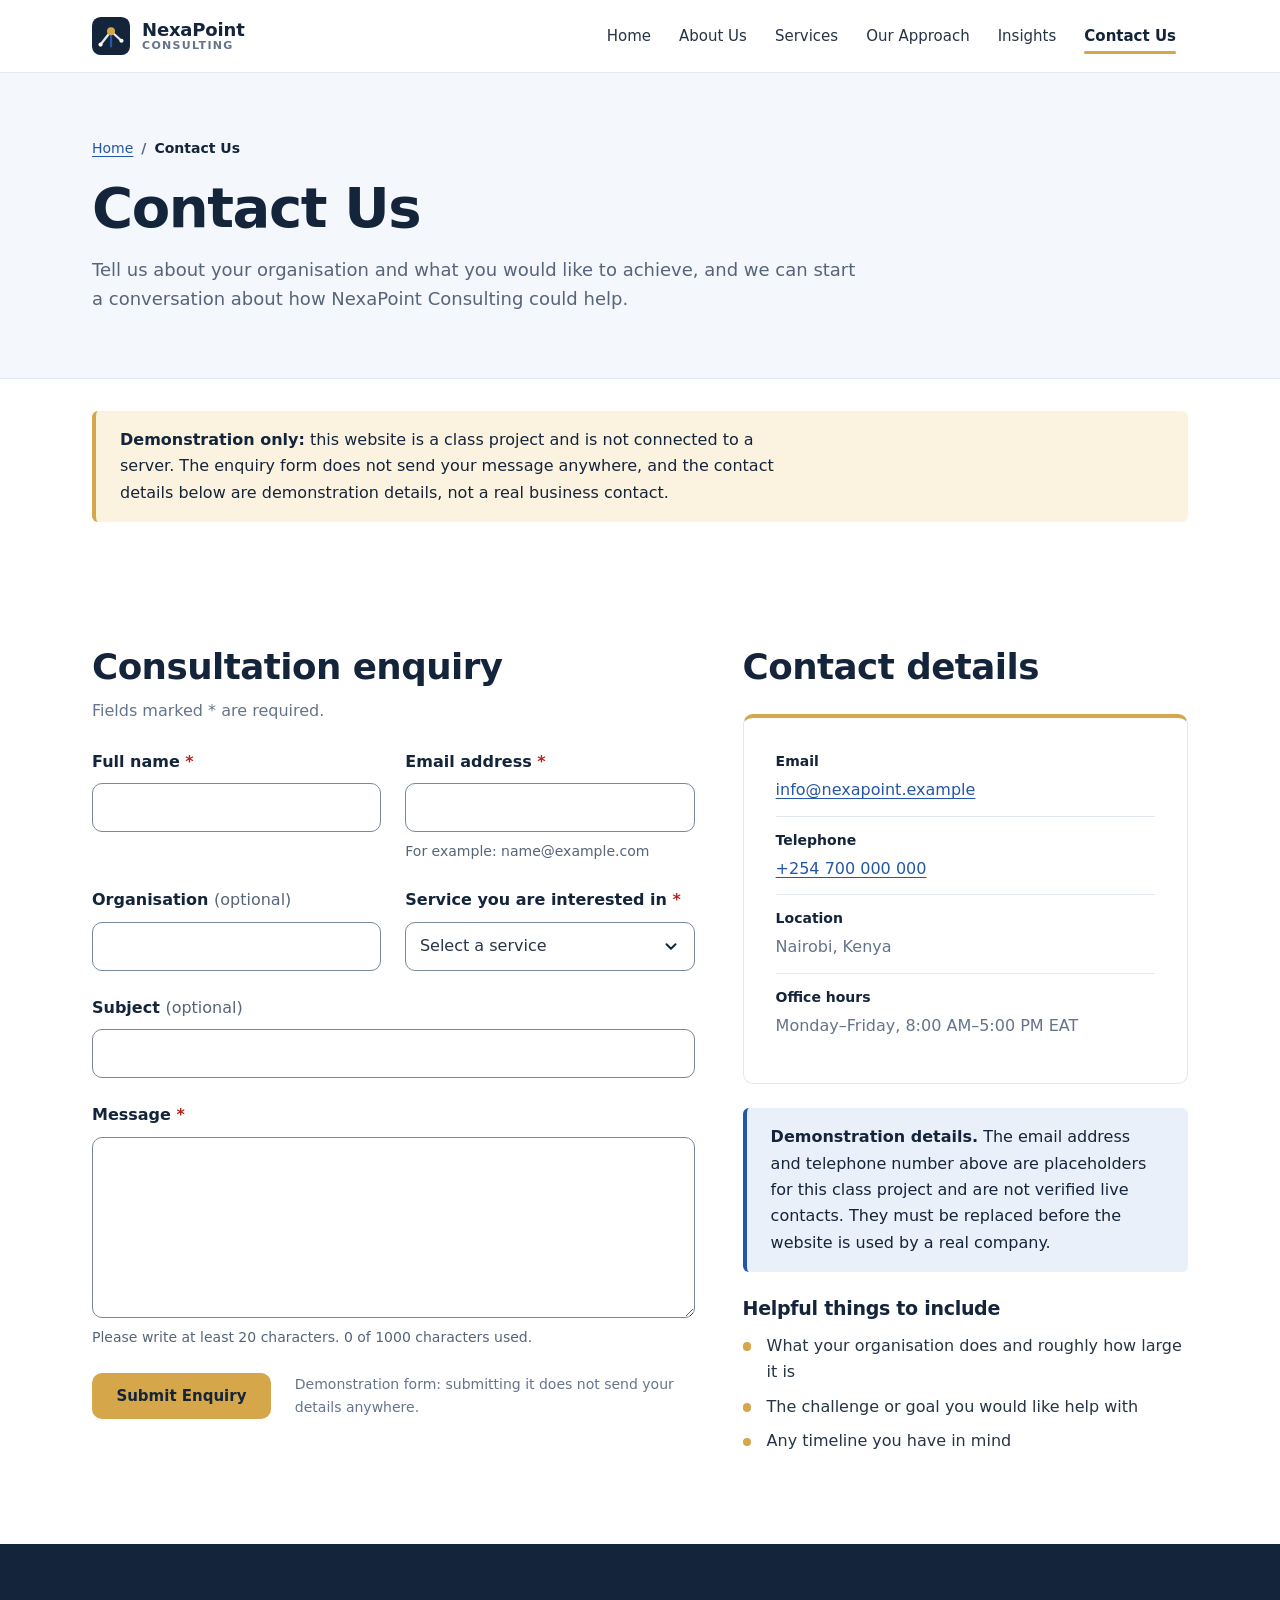
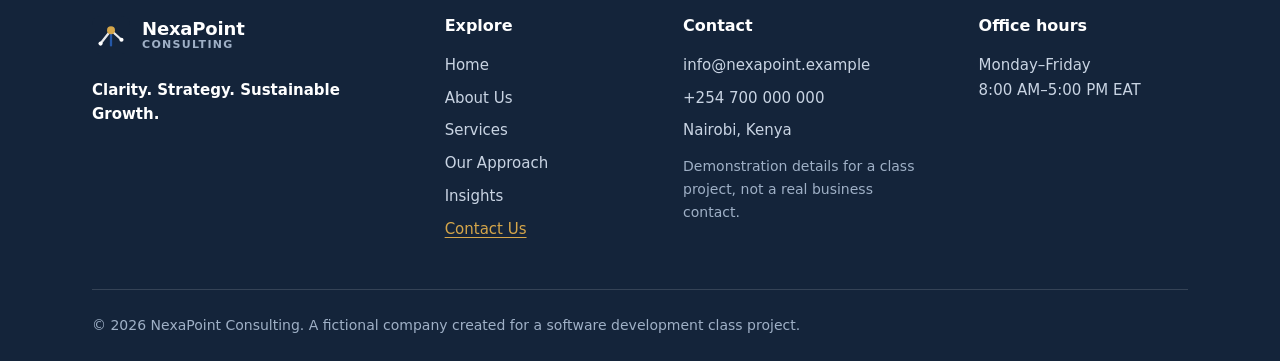
==== contact.html @ 40c09028 "initial commit" ====
<!DOCTYPE html>
<html lang="en-GB">
<head>
  <meta charset="utf-8">
  <meta name="viewport" content="width=device-width, initial-scale=1">
  <title>Contact Us | NexaPoint Consulting</title>
  <meta name="description" content="Contact NexaPoint Consulting to discuss your business challenges. Use the demonstration enquiry form or the demonstration contact details.">
  <meta name="theme-color" content="#14243A">
  <link rel="icon" type="image/svg+xml" href="assets/icons/favicon.svg">
  <link rel="stylesheet" href="css/styles.css">
  <script src="js/main.js"></script>
  <script src="js/contact.js" defer></script>
</head>
<body>

  <a class="skip-link" href="#main-content">Skip to main content</a>

  <!-- ===== HEADER (shared component: see docs/shared-components.md) ===== -->
  <header class="site-header">
    <div class="container site-header__inner">
      <a class="logo" href="index.html">
        <img class="logo__mark" src="assets/icons/logo-mark.svg" alt="" width="38" height="38">
        <span class="logo__text">NexaPoint <small>Consulting</small></span>
      </a>

      <button class="nav-toggle" type="button" aria-expanded="false" aria-controls="primary-nav">
        <span class="nav-toggle__bars" aria-hidden="true"></span>
        <span>Menu</span>
      </button>

      <nav id="primary-nav" class="primary-nav" aria-label="Primary">
        <ul>
          <li><a href="index.html">Home</a></li>
          <li><a href="about.html">About Us</a></li>
          <li><a href="services.html">Services</a></li>
          <li><a href="approach.html">Our Approach</a></li>
          <li><a href="insights.html">Insights</a></li>
          <li><a href="contact.html" aria-current="page">Contact Us</a></li>
        </ul>
      </nav>
    </div>
  </header>

  <main id="main-content">

    <!-- ===== PAGE INTRODUCTION AND BREADCRUMB ===== -->
    <section class="page-hero" aria-labelledby="page-heading">
      <div class="container">
        <nav class="breadcrumb" aria-label="Breadcrumb">
          <ol>
            <li><a href="index.html">Home</a></li>
            <li aria-current="page">Contact Us</li>
          </ol>
        </nav>
        <h1 id="page-heading">Contact Us</h1>
        <p class="lead">
          Tell us about your organisation and what you would like to achieve, and we can start a
          conversation about how NexaPoint Consulting could help.
        </p>
      </div>
    </section>

    <!-- ===== NOTE: THIS IS A DEMONSTRATION ===== -->
    <section class="section section--tight" aria-labelledby="note-heading">
      <div class="container">
        <div class="notice notice--gold">
          <h2 class="visually-hidden" id="note-heading">About this page</h2>
          <p>
            <strong>Demonstration only:</strong> this website is a class project and is not
            connected to a server. The enquiry form does not send your message anywhere, and the
            contact details below are demonstration details, not a real business contact.
          </p>
        </div>
      </div>
    </section>

    <!-- ===== ENQUIRY FORM AND CONTACT DETAILS ===== -->
    <section class="section" aria-labelledby="form-heading">
      <div class="container split split--wide-text split--top">

        <!-- ---------- The enquiry form ---------- -->
        <div class="stack--lg">
          <div>
            <h2 id="form-heading">Consultation enquiry</h2>
            <p class="text-muted contact-required-note">
              Fields marked <span class="required" aria-hidden="true">*</span><span class="visually-hidden">with an asterisk</span>
              are required.
            </p>
          </div>

          <!-- Shown only when JavaScript is switched off -->
          <div class="notice no-js-only">
            <p>
              This demonstration form needs JavaScript to run, and it would not send anything in
              any case. Please use the demonstration contact details instead.
            </p>
          </div>

          <!-- After a failed submit: a list of problems (filled in by js/contact.js) -->
          <div class="form-status form-status--error" id="form-errors" tabindex="-1" hidden>
            <h3 id="form-errors-heading">Please fix the following before submitting:</h3>
            <ul id="form-errors-list"></ul>
          </div>

          <!-- After a valid submit: an honest message, because nothing is actually sent -->
          <div class="form-status form-status--success" id="form-success" tabindex="-1" hidden>
            <p><strong>Thank you for completing the demonstration form.</strong> No enquiry has been sent because this website does not yet have a connected backend.</p>
            <p>Nothing you typed was sent, saved or stored, and the form has been cleared.</p>
          </div>

          <!-- No action or method on purpose: this form never submits anywhere -->
          <form class="form" id="enquiry-form" aria-labelledby="form-heading">

            <div class="form__row form__row--2">
              <div class="form-field">
                <label class="form-label" for="name">Full name <span class="required" aria-hidden="true">*</span></label>
                <input class="form-control" type="text" id="name" name="name" required minlength="2" maxlength="80" autocomplete="name" aria-describedby="name-error">
                <p class="form-error" id="name-error"></p>
              </div>

              <div class="form-field">
                <label class="form-label" for="email">Email address <span class="required" aria-hidden="true">*</span></label>
                <input class="form-control" type="email" id="email" name="email" required maxlength="120" autocomplete="email" aria-describedby="email-hint email-error">
                <p class="form-hint" id="email-hint">For example: name@example.com</p>
                <p class="form-error" id="email-error"></p>
              </div>
            </div>

            <div class="form__row form__row--2">
              <div class="form-field">
                <label class="form-label" for="organisation">Organisation <span class="optional">(optional)</span></label>
                <input class="form-control" type="text" id="organisation" name="organisation" maxlength="100" autocomplete="organization">
              </div>

              <div class="form-field">
                <label class="form-label" for="service">Service you are interested in <span class="required" aria-hidden="true">*</span></label>
                <select class="form-control" id="service" name="service" required aria-describedby="service-error">
                  <option value="">Select a service</option>
                  <option value="business-strategy">Business Strategy and Planning</option>
                  <option value="digital-transformation">Digital Transformation</option>
                  <option value="operations-improvement">Operations and Process Improvement</option>
                  <option value="data-business-intelligence">Data and Business Intelligence</option>
                </select>
                <p class="form-error" id="service-error"></p>
              </div>
            </div>

            <div class="form-field">
              <label class="form-label" for="subject">Subject <span class="optional">(optional)</span></label>
              <input class="form-control" type="text" id="subject" name="subject" maxlength="100">
            </div>

            <div class="form-field">
              <label class="form-label" for="message">Message <span class="required" aria-hidden="true">*</span></label>
              <textarea class="form-control" id="message" name="message" rows="6" required minlength="20" maxlength="1000" aria-describedby="message-hint message-error"></textarea>
              <p class="form-hint" id="message-hint">
                Please write at least 20 characters.
                <span class="js-only"><span id="message-count">0</span> of 1000 characters used.</span>
              </p>
              <p class="form-error" id="message-error"></p>
            </div>

            <div class="form-footer">
              <!-- Starts disabled so it can never submit without JavaScript; js/contact.js enables it -->
              <button class="btn btn--primary" type="submit" id="submit-button" disabled>Submit Enquiry</button>
              <p class="caption">Demonstration form: submitting it does not send your details anywhere.</p>
            </div>

          </form>
        </div>

        <!-- ---------- Contact details ---------- -->
        <aside class="stack--lg" aria-labelledby="details-heading">
          <h2 id="details-heading">Contact details</h2>

          <div class="panel">
            <dl class="fact-list">
              <div>
                <dt>Email</dt>
                <dd><a href="mailto:info@nexapoint.example">info@nexapoint.example</a></dd>
              </div>
              <div>
                <dt>Telephone</dt>
                <dd><a href="tel:+254700000000">+254 700 000 000</a></dd>
              </div>
              <div>
                <dt>Location</dt>
                <dd>Nairobi, Kenya</dd>
              </div>
              <div>
                <dt>Office hours</dt>
                <dd>Monday–Friday, 8:00 AM–5:00 PM EAT</dd>
              </div>
            </dl>
          </div>

          <p class="notice">
            <strong>Demonstration details.</strong> The email address and telephone number above
            are placeholders for this class project and are not verified live contacts. They must
            be replaced before the website is used by a real company.
          </p>

          <div>
            <h3 class="subheading">Helpful things to include</h3>
            <ul class="check-list contact-tips">
              <li>What your organisation does and roughly how large it is</li>
              <li>The challenge or goal you would like help with</li>
              <li>Any timeline you have in mind</li>
            </ul>
          </div>
        </aside>

      </div>
    </section>

  </main>

  <!-- ===== FOOTER (shared component: see docs/shared-components.md) ===== -->
  <footer class="site-footer">
    <div class="container site-footer__grid">

      <div>
        <a class="logo" href="index.html">
          <img class="logo__mark" src="assets/icons/logo-mark.svg" alt="" width="38" height="38">
          <span class="logo__text">NexaPoint <small>Consulting</small></span>
        </a>
        <p class="site-footer__tagline">Clarity. Strategy. Sustainable Growth.</p>
      </div>

      <nav aria-label="Footer">
        <h2>Explore</h2>
        <ul>
          <li><a href="index.html">Home</a></li>
          <li><a href="about.html">About Us</a></li>
          <li><a href="services.html">Services</a></li>
          <li><a href="approach.html">Our Approach</a></li>
          <li><a href="insights.html">Insights</a></li>
          <li><a href="contact.html" aria-current="page">Contact Us</a></li>
        </ul>
      </nav>

      <div>
        <h2>Contact</h2>
        <address>
          <ul>
            <li><a href="mailto:info@nexapoint.example">info@nexapoint.example</a></li>
            <li><a href="tel:+254700000000">+254 700 000 000</a></li>
            <li>Nairobi, Kenya</li>
          </ul>
        </address>
        <p class="site-footer__demo-note">Demonstration details for a class project, not a real business contact.</p>
      </div>

      <div>
        <h2>Office hours</h2>
        <p>Monday–Friday<br>8:00 AM–5:00 PM EAT</p>
      </div>

    </div>

    <div class="container site-footer__bottom">
      <p>&copy; <span data-current-year>2026</span> NexaPoint Consulting. A fictional company created for a software development class project.</p>
    </div>
  </footer>

</body>
</html>
---- css/styles.css ----
/* ==========================================================================
   NexaPoint Consulting — shared stylesheet (design system)
   --------------------------------------------------------------------------
   Contents
   1.  Design tokens (CSS custom properties)
   2.  Base / reset
   3.  Typography
   4.  Layout helpers (container, sections, grids, stack)
   5.  Accessibility helpers (skip link, visually hidden, focus)
   6.  Header and navigation
   7.  Buttons
   8.  Cards, tags and lists
   9.  Hero, page hero and breadcrumb
   10. Process (sequence) component
   11. Call-to-action band and notice box
   12. Image placeholders
   13. Forms
   14. Footer
   15. Reduced motion
   ========================================================================== */


/* 1. DESIGN TOKENS
   -------------------------------------------------------------------------- */
:root {
  /* Brand colours (from the project brief) */
  --color-navy: #14243A;
  --color-blue: #2457A7;
  --color-gold: #D5A64A;
  --color-bg: #FFFFFF;
  --color-bg-light: #F4F7FB;
  --color-text: #263445;
  --color-muted: #64748B;
  --color-border: #E2E8F0;

  /* Supporting colours */
  --color-blue-dark: #1B4685;      /* hover state for blue buttons */
  --color-gold-dark: #C2922F;      /* hover state for gold buttons */
  --color-muted-strong: #56657A;   /* muted text on light backgrounds (AA-safe) */
  --color-error: #B3261E;
  --color-error-bg: #FDF1F0;
  --color-success: #1E6B3C;
  --color-success-bg: #EEF8F1;
  --color-info-bg: #EAF0FA;

  /* Text colour that sections can override for muted copy */
  --text-muted: var(--color-muted);

  /* Colour of the page surface behind a section (used to mask connector lines) */
  --surface: var(--color-bg);

  /* Typography */
  --font-sans: Inter, system-ui, -apple-system, "Segoe UI", Roboto, "Helvetica Neue", Arial, sans-serif;
  --fs-sm: 0.875rem;
  --fs-base: 1rem;
  --fs-md: 1.125rem;
  --fs-h4: 1.1875rem;
  --fs-h3: clamp(1.25rem, 1.1rem + 0.6vw, 1.5rem);
  --fs-h2: clamp(1.625rem, 1.35rem + 1.1vw, 2.25rem);
  --fs-h1: clamp(2.125rem, 1.6rem + 2.4vw, 3.5rem);
  --lh-tight: 1.15;
  --lh-snug: 1.3;
  --lh-body: 1.65;

  /* Spacing scale */
  --space-1: 0.25rem;
  --space-2: 0.5rem;
  --space-3: 0.75rem;
  --space-4: 1rem;
  --space-5: 1.5rem;
  --space-6: 2rem;
  --space-7: 3rem;
  --space-8: 4.5rem;
  --space-9: 6rem;

  /* Shape and elevation */
  --radius-sm: 6px;
  --radius-md: 10px;
  --radius-lg: 16px;
  --shadow-sm: 0 1px 2px rgba(20, 36, 58, 0.06);
  --shadow-md: 0 8px 24px rgba(20, 36, 58, 0.08);

  /* Layout */
  --container-max: 1160px;
  --container-pad: clamp(1rem, 4vw, 2rem);
  --header-height: 72px;
  --focus-ring: 0 0 0 3px rgba(36, 87, 167, 0.45);

  /* Motion */
  --transition: 160ms ease;
}


/* 2. BASE / RESET
   -------------------------------------------------------------------------- */
*,
*::before,
*::after {
  box-sizing: border-box;
}

html {
  -webkit-text-size-adjust: 100%;
  scroll-behavior: smooth;
  scroll-padding-top: calc(var(--header-height) + var(--space-4));
}

body {
  margin: 0;
  font-family: var(--font-sans);
  font-size: var(--fs-base);
  line-height: var(--lh-body);
  color: var(--color-text);
  background: var(--color-bg);
  -webkit-font-smoothing: antialiased;
}

img,
svg {
  display: block;
  max-width: 100%;
  height: auto;
}

ul,
ol {
  margin: 0;
  padding: 0;
}

/* The hidden attribute must always win, even over classes that set display (e.g. .card) */
[hidden] {
  display: none !important;
}

p,
h1,
h2,
h3,
h4,
figure,
blockquote,
dl,
dd {
  margin: 0;
}

button,
input,
select,
textarea {
  font: inherit;
  color: inherit;
}

a {
  color: var(--color-blue);
  text-underline-offset: 0.18em;
}

a:hover {
  color: var(--color-blue-dark);
}


/* 3. TYPOGRAPHY
   -------------------------------------------------------------------------- */
h1,
h2,
h3,
h4 {
  color: var(--color-navy);
  font-weight: 700;
  letter-spacing: -0.015em;
}

h1,
h2 {
  text-wrap: balance;
}

h1 {
  font-size: var(--fs-h1);
  line-height: var(--lh-tight);
  letter-spacing: -0.025em;
}

h2 {
  font-size: var(--fs-h2);
  line-height: var(--lh-snug);
}

h3 {
  font-size: var(--fs-h3);
  line-height: var(--lh-snug);
}

h4 {
  font-size: var(--fs-h4);
  line-height: var(--lh-snug);
}

p {
  max-width: 68ch;
}

.lead {
  font-size: var(--fs-md);
  line-height: 1.6;
  color: var(--text-muted);
}

.text-muted {
  color: var(--text-muted);
}

.caption {
  font-size: var(--fs-sm);
  color: var(--text-muted);
}


/* 4. LAYOUT HELPERS
   -------------------------------------------------------------------------- */
.container {
  width: 100%;
  max-width: var(--container-max);
  margin-inline: auto;
  padding-inline: var(--container-pad);
}

/* One class owns vertical rhythm for every section, so spacing never conflicts. */
.section {
  padding-block: clamp(var(--space-7), 7vw, var(--space-9));
}

.section--light {
  background: var(--color-bg-light);
  --surface: var(--color-bg-light);
  --text-muted: var(--color-muted-strong);
}

.section--dark {
  background: var(--color-navy);
  color: #E6ECF4;
  --text-muted: #C9D4E3;
}

.section--dark h2,
.section--dark h3,
.section--dark h4 {
  color: #FFFFFF;
}

/* Slimmer vertical spacing for short bands such as notices */
.section--tight {
  padding-block: var(--space-6);
}

.section__header {
  max-width: 46rem;
  margin-bottom: var(--space-7);
}

.section__header > p {
  margin-top: var(--space-3);
}

.section__header--center {
  margin-inline: auto;
  text-align: center;
}

.section__header--center > p {
  margin-inline: auto;
}

/* Responsive grids: content decides the column count */
.grid {
  display: grid;
  gap: var(--space-5);
}

.grid--2 { grid-template-columns: repeat(auto-fit, minmax(min(100%, 20rem), 1fr)); }
.grid--3 { grid-template-columns: repeat(auto-fit, minmax(min(100%, 17rem), 1fr)); }
.grid--4 { grid-template-columns: repeat(auto-fit, minmax(min(100%, 14.5rem), 1fr)); }
.grid--5 { grid-template-columns: repeat(auto-fit, minmax(min(100%, 12rem), 1fr)); }

/* Two-column split layout (text + media); stacks on small screens */
.split {
  display: grid;
  gap: var(--space-7);
  align-items: center;
}

@media (min-width: 880px) {
  .split { grid-template-columns: 1fr 1fr; }
  .split--wide-text { grid-template-columns: 1.15fr 0.85fr; }
}

.split--top {
  align-items: start;
}

/* Vertical spacing between children */
.stack > * + * { margin-top: var(--space-4); }
.stack--lg > * + * { margin-top: var(--space-5); }


/* 5. ACCESSIBILITY HELPERS
   -------------------------------------------------------------------------- */
.visually-hidden {
  position: absolute;
  width: 1px;
  height: 1px;
  margin: -1px;
  padding: 0;
  overflow: hidden;
  clip: rect(0, 0, 0, 0);
  white-space: nowrap;
  border: 0;
}

.skip-link {
  position: absolute;
  top: var(--space-2);
  left: var(--space-2);
  z-index: 200;
  padding: var(--space-2) var(--space-4);
  background: var(--color-navy);
  color: #FFFFFF;
  border-radius: var(--radius-sm);
  font-weight: 600;
  text-decoration: none;
  transform: translateY(-200%);
}

.skip-link:focus {
  transform: translateY(0);
  color: #FFFFFF;
}

/* A visible focus indicator on every interactive element */
:focus-visible {
  outline: 3px solid var(--color-blue);
  outline-offset: 3px;
  border-radius: 2px;
}

.section--dark :focus-visible,
.site-footer :focus-visible,
.cta-band :focus-visible {
  outline-color: var(--color-gold);
}


/* 6. HEADER AND NAVIGATION
   -------------------------------------------------------------------------- */
.site-header {
  position: sticky;
  top: 0;
  z-index: 100;
  background: var(--color-bg);
  border-bottom: 1px solid var(--color-border);
}

.site-header__inner {
  display: flex;
  align-items: center;
  justify-content: space-between;
  gap: var(--space-4);
  min-height: var(--header-height);
}

.logo {
  display: inline-flex;
  align-items: center;
  gap: var(--space-3);
  text-decoration: none;
  color: var(--color-navy);
}

.logo:hover {
  color: var(--color-navy);
}

.logo__mark {
  width: 38px;
  height: 38px;
  flex-shrink: 0;
}

.logo__text {
  display: flex;
  flex-direction: column;
  font-size: 1.125rem;
  font-weight: 700;
  line-height: 1.1;
  letter-spacing: -0.01em;
}

.logo__text small {
  font-size: 0.6875rem;
  font-weight: 600;
  letter-spacing: 0.12em;
  text-transform: uppercase;
  color: var(--color-muted);
}

/* Menu toggle (only shown on small screens, and only when JS is running) */
.nav-toggle {
  display: none;
  align-items: center;
  gap: var(--space-2);
  padding: var(--space-2) var(--space-3);
  background: transparent;
  border: 1px solid var(--color-border);
  border-radius: var(--radius-sm);
  color: var(--color-navy);
  font-weight: 600;
  cursor: pointer;
}

.nav-toggle:hover {
  border-color: var(--color-navy);
}

.nav-toggle__bars,
.nav-toggle__bars::before,
.nav-toggle__bars::after {
  display: block;
  width: 18px;
  height: 2px;
  background: currentColor;
  border-radius: 2px;
  transition: transform var(--transition), opacity var(--transition);
}

.nav-toggle__bars {
  position: relative;
}

.nav-toggle__bars::before,
.nav-toggle__bars::after {
  content: "";
  position: absolute;
  left: 0;
}

.nav-toggle__bars::before { top: -6px; }
.nav-toggle__bars::after { top: 6px; }

.nav-toggle[aria-expanded="true"] .nav-toggle__bars { background: transparent; }
.nav-toggle[aria-expanded="true"] .nav-toggle__bars::before { top: 0; transform: rotate(45deg); }
.nav-toggle[aria-expanded="true"] .nav-toggle__bars::after { top: 0; transform: rotate(-45deg); }

.primary-nav ul {
  display: flex;
  align-items: center;
  gap: var(--space-1);
  list-style: none;
}

.primary-nav a {
  position: relative;
  display: block;
  padding: var(--space-2) var(--space-3);
  color: var(--color-text);
  font-size: 0.9375rem;
  font-weight: 500;
  text-decoration: none;
  border-radius: var(--radius-sm);
  transition: color var(--transition), background-color var(--transition);
}

.primary-nav a:hover {
  color: var(--color-blue);
  background: var(--color-bg-light);
}

/* Active page: bold navy text with a gold underline accent */
.primary-nav a[aria-current="page"] {
  color: var(--color-navy);
  font-weight: 700;
}

.primary-nav a[aria-current="page"]::after {
  content: "";
  position: absolute;
  left: var(--space-3);
  right: var(--space-3);
  bottom: 2px;
  height: 3px;
  background: var(--color-gold);
  border-radius: 3px;
}

/* Collapsed navigation below 960px */
@media (max-width: 959px) {
  .js .nav-toggle {
    display: inline-flex;
  }

  .js .primary-nav {
    display: none;
    position: absolute;
    top: 100%;
    left: 0;
    right: 0;
    padding: var(--space-3) var(--container-pad) var(--space-5);
    background: var(--color-bg);
    border-bottom: 1px solid var(--color-border);
    box-shadow: var(--shadow-md);
  }

  .js .primary-nav.is-open {
    display: block;
  }

  .primary-nav ul {
    flex-direction: column;
    align-items: stretch;
    gap: 0;
  }

  .primary-nav a {
    padding: var(--space-3) var(--space-2);
    font-size: var(--fs-base);
    border-bottom: 1px solid var(--color-border);
    border-radius: 0;
  }

  .primary-nav li:last-child a {
    border-bottom: 0;
  }

  .primary-nav a[aria-current="page"]::after {
    left: var(--space-2);
    right: auto;
    width: 2rem;
    bottom: 6px;
  }

  /* Without JS the menu simply wraps beneath the logo and stays visible */
  html:not(.js) .site-header__inner {
    flex-wrap: wrap;
    padding-block: var(--space-3);
  }

  html:not(.js) .primary-nav ul {
    flex-direction: row;
    flex-wrap: wrap;
  }

  html:not(.js) .primary-nav a {
    border-bottom: 0;
  }
}


/* 7. BUTTONS
   -------------------------------------------------------------------------- */
.btn {
  display: inline-flex;
  align-items: center;
  justify-content: center;
  gap: var(--space-2);
  min-height: 46px;
  padding: 0.7rem 1.4rem;
  font-size: 0.9375rem;
  font-weight: 600;
  line-height: 1.2;
  text-align: center;
  text-decoration: none;
  border: 2px solid transparent;
  border-radius: var(--radius-md);
  cursor: pointer;
  transition: background-color var(--transition), border-color var(--transition), color var(--transition);
}

/* Primary: gold background with navy text (7:1 contrast) */
.btn--primary {
  background: var(--color-gold);
  color: var(--color-navy);
}

.btn--primary:hover {
  background: var(--color-gold-dark);
  color: var(--color-navy);
}

/* Secondary: solid blue */
.btn--secondary {
  background: var(--color-blue);
  color: #FFFFFF;
}

.btn--secondary:hover {
  background: var(--color-blue-dark);
  color: #FFFFFF;
}

/* Outline: for use on light backgrounds */
.btn--outline {
  background: transparent;
  border-color: var(--color-navy);
  color: var(--color-navy);
}

.btn--outline:hover {
  background: var(--color-navy);
  color: #FFFFFF;
}

/* Outline (light): for use on navy backgrounds */
.btn--outline-light {
  background: transparent;
  border-color: rgba(255, 255, 255, 0.7);
  color: #FFFFFF;
}

.btn--outline-light:hover {
  background: #FFFFFF;
  border-color: #FFFFFF;
  color: var(--color-navy);
}

.btn:active {
  transform: translateY(1px);
}

.btn[disabled],
.btn[aria-disabled="true"] {
  opacity: 0.55;
  cursor: not-allowed;
}

.btn-group {
  display: flex;
  flex-wrap: wrap;
  gap: var(--space-3);
}

/* Text link with a clear arrow-free affordance */
.link-strong {
  font-weight: 600;
  text-decoration: underline;
  text-decoration-thickness: 2px;
  text-decoration-color: var(--color-gold);
}


/* 8. CARDS, TAGS AND LISTS
   -------------------------------------------------------------------------- */
.card {
  display: flex;
  flex-direction: column;
  gap: var(--space-3);
  padding: var(--space-5);
  background: var(--color-bg);
  border: 1px solid var(--color-border);
  border-radius: var(--radius-md);
  transition: border-color var(--transition);
}

.card:hover {
  border-color: var(--color-blue);
}

.card__icon {
  display: grid;
  place-items: center;
  width: 44px;
  height: 44px;
  background: var(--color-info-bg);
  color: var(--color-blue);
  border-radius: var(--radius-sm);
}

.card__icon svg {
  width: 24px;
  height: 24px;
}

.card__title {
  font-size: var(--fs-h4);
}

.card__text {
  color: var(--text-muted);
}

.card__footer {
  margin-top: auto;
  padding-top: var(--space-3);
}

/* Category / status label (sentence case, not shouting) */
.tag {
  display: inline-block;
  align-self: flex-start;
  padding: 0.2rem 0.65rem;
  background: var(--color-info-bg);
  color: var(--color-blue-dark);
  border-radius: 999px;
  font-size: 0.8125rem;
  font-weight: 600;
  line-height: 1.4;
}

.tag--gold {
  background: #FBF3E0;
  color: #6B4D0E;
}

/* Bullet list with gold markers */
.check-list {
  list-style: none;
}

.check-list li {
  position: relative;
  padding-left: 1.5rem;
}

.check-list li + li {
  margin-top: var(--space-2);
}

.check-list li::before {
  content: "";
  position: absolute;
  left: 0;
  top: 0.6em;
  width: 0.55rem;
  height: 0.55rem;
  background: var(--color-gold);
  border-radius: 50%;
}


/* 9. HERO, PAGE HERO AND BREADCRUMB
   -------------------------------------------------------------------------- */
.hero {
  padding-block: clamp(var(--space-7), 8vw, var(--space-9));
  background: var(--color-navy);
  color: #E6ECF4;
}

.hero h1 {
  /* Slightly smaller than the global h1 so the long headline sets in three lines */
  font-size: clamp(2rem, 1.2rem + 1.8vw, 2.75rem);
  color: #FFFFFF;
}

.hero__lead {
  margin-top: var(--space-5);
  font-size: var(--fs-md);
  color: #C9D4E3;
}

.hero .btn-group {
  margin-top: var(--space-6);
}

/* Hero with text on the left and a decorative illustration on the right */
.hero__grid {
  display: grid;
  gap: var(--space-7);
  align-items: center;
}

.hero__media {
  display: none; /* decorative, so hidden on small screens to keep the hero compact */
}

@media (min-width: 880px) {
  .hero__grid { grid-template-columns: 1.25fr 0.75fr; }
  .hero__media { display: block; }
}

/* Inner-page introduction band */
.page-hero {
  padding-block: clamp(var(--space-6), 5vw, var(--space-8));
  background: var(--color-bg-light);
  border-bottom: 1px solid var(--color-border);
  --text-muted: var(--color-muted-strong);
}

.page-hero h1 {
  margin-top: var(--space-4);
}

.page-hero .lead {
  margin-top: var(--space-4);
}

.breadcrumb ol {
  display: flex;
  flex-wrap: wrap;
  gap: var(--space-2);
  list-style: none;
  font-size: var(--fs-sm);
}

.breadcrumb li + li::before {
  content: "/";
  margin-right: var(--space-2);
  color: var(--color-muted-strong);
}

.breadcrumb a {
  color: var(--color-blue);
}

.breadcrumb [aria-current="page"] {
  color: var(--color-navy);
  font-weight: 600;
}


/* Panel: a larger framed block for statements such as mission and vision */
.panel {
  height: 100%;
  padding: var(--space-6);
  background: var(--color-bg);
  border: 1px solid var(--color-border);
  border-top: 4px solid var(--color-gold);
  border-radius: var(--radius-md);
}

.panel h3 {
  margin-bottom: var(--space-3);
}

.panel--dark {
  background: var(--color-navy);
  border-color: var(--color-navy);
  border-top-color: var(--color-gold);
  color: #E6ECF4;
}

.panel--dark h3 {
  color: #FFFFFF;
}

/* Fact list: label and value pairs (a description list) */
.fact-list > div {
  padding-block: var(--space-3);
  border-top: 1px solid var(--color-border);
}

.fact-list > div:first-child {
  padding-top: 0;
  border-top: 0;
}

.fact-list dt {
  font-size: var(--fs-sm);
  font-weight: 700;
  color: var(--color-navy);
}

.fact-list dd {
  margin-top: var(--space-1);
  color: var(--text-muted);
}

/* Commitment: short statements on a dark band, each marked by a gold rule */
.commitment {
  padding-top: var(--space-4);
  border-top: 3px solid var(--color-gold);
}

.commitment p {
  margin-top: var(--space-2);
  color: var(--text-muted);
}

/* Jump links: a row of pill links to sections on the same page */
.jump-nav {
  margin-top: var(--space-5);
}

.jump-nav ul {
  display: flex;
  flex-wrap: wrap;
  gap: var(--space-2) var(--space-3);
  list-style: none;
}

.jump-nav a {
  display: inline-block;
  padding: 0.4rem 0.95rem;
  background: var(--color-bg);
  border: 1.5px solid var(--color-border);
  border-radius: 999px;
  color: var(--color-navy);
  font-size: 0.9375rem;
  font-weight: 600;
  text-decoration: none;
  transition: border-color var(--transition), color var(--transition);
}

.jump-nav a:hover {
  border-color: var(--color-blue);
  color: var(--color-blue);
}

/* Service block: description on the left, details panel on the right */
.service {
  display: grid;
  gap: var(--space-6) var(--space-7);
  align-items: start;
}

@media (min-width: 880px) {
  .service { grid-template-columns: 1fr 1fr; }
}

.service__main > * + * {
  margin-top: var(--space-4);
}

.service__main .btn-group {
  margin-top: var(--space-5);
}

.subheading {
  font-size: var(--fs-h4);
}

/* Panel with several titled parts separated by thin rules */
.panel__section + .panel__section {
  margin-top: var(--space-5);
  padding-top: var(--space-5);
  border-top: 1px solid var(--color-border);
}

/* Timeline: a vertical sequence of stages joined by a rail.
   Numbers are used because the stages genuinely happen in order. */
.timeline {
  display: grid;
  gap: var(--space-6);
  list-style: none;
  counter-reset: stage;
}

.timeline__item {
  position: relative;
  padding-left: 60px;
  counter-increment: stage;
}

.timeline__item::before {
  content: counter(stage);
  content: counter(stage) / "";   /* number is decorative: the "Stage n" label carries the meaning */
  position: absolute;
  left: 0;
  top: 0;
  z-index: 1;
  display: grid;
  place-items: center;
  width: 44px;
  height: 44px;
  background: var(--color-navy);
  color: var(--color-gold);
  border-radius: 50%;
  box-shadow: 0 0 0 4px var(--surface);
  font-size: 1.125rem;
  font-weight: 700;
}

/* The rail runs from this marker down to the next one */
.timeline__item:not(:last-child)::after {
  content: "";
  position: absolute;
  left: 21px;
  top: 48px;
  bottom: calc(-1 * var(--space-6) - 4px);
  width: 2px;
  background: #CBD5E1;
}

.timeline__body {
  padding: var(--space-5);
  background: var(--color-bg);
  border: 1px solid var(--color-border);
  border-radius: var(--radius-md);
}

.timeline__label {
  font-size: var(--fs-sm);
  font-weight: 700;
  color: var(--color-blue);
}

.timeline__body h3 {
  margin-top: var(--space-1);
}

.timeline__body .lead {
  margin-top: var(--space-3);
}

.timeline__details {
  margin-top: var(--space-5);
  padding-top: var(--space-5);
  border-top: 1px solid var(--color-border);
}

.timeline__details p {
  margin-top: var(--space-2);
  color: var(--text-muted);
}

.timeline__details .check-list {
  margin-top: var(--space-3);
}

@media (min-width: 880px) {
  .timeline__item { padding-left: 88px; }

  .timeline__item::before {
    width: 56px;
    height: 56px;
    font-size: 1.375rem;
  }

  .timeline__item:not(:last-child)::after {
    left: 27px;
    top: 60px;
  }

  .timeline__body { padding: var(--space-6); }
}

/* Tag list: a wrapped row of short labels */
.tag-list {
  display: flex;
  flex-wrap: wrap;
  gap: var(--space-2);
  list-style: none;
}

.evaluation-indicators {
  margin-top: var(--space-7);
}

.tag-list .tag {
  align-self: auto;
  padding: 0.35rem 0.85rem;
  font-size: 0.9375rem;
}

/* Insights: search, filter chips, status, empty state, article reader
   -------------------------------------------------------------------------- */
.insights-toolbar {
  display: grid;
  gap: var(--space-5);
  margin-bottom: var(--space-5);
}

@media (min-width: 880px) {
  .insights-toolbar {
    grid-template-columns: minmax(0, 26rem) 1fr;
    align-items: start;
    gap: var(--space-7);
  }
}

.chip-group {
  display: flex;
  flex-wrap: wrap;
  gap: var(--space-2);
}

.chip {
  min-height: 44px;
  padding: 0.45rem 1.1rem;
  background: var(--color-bg);
  border: 1.5px solid #78889F;
  border-radius: 999px;
  color: var(--color-navy);
  font-size: 0.9375rem;
  font-weight: 600;
  cursor: pointer;
  transition: background-color var(--transition), border-color var(--transition), color var(--transition);
}

.chip:hover {
  border-color: var(--color-navy);
}

/* Selected filter */
.chip[aria-pressed="true"] {
  background: var(--color-navy);
  border-color: var(--color-navy);
  color: #FFFFFF;
}

.results-status {
  margin-bottom: var(--space-5);
  font-size: var(--fs-sm);
  font-weight: 600;
  color: var(--text-muted);
}

.article-card__meta {
  /* Stacked, so every card has the same two label rows and titles line up */
  display: flex;
  flex-direction: column;
  align-items: flex-start;
  gap: var(--space-2);
}

.empty-state {
  padding: var(--space-7) var(--space-5);
  background: var(--color-bg);
  border: 2px dashed #94A3B8;
  border-radius: var(--radius-md);
  text-align: center;
}

.empty-state p {
  margin: var(--space-3) auto var(--space-5);
}

/* Article text: shown in the reader dialog (and inline when JavaScript is unavailable) */
.article-body > * + * {
  margin-top: var(--space-4);
}

.article-body h3,
.article-body h4 {
  margin-top: var(--space-6);
  font-size: var(--fs-h4);
}

.article-body ul {
  padding-left: 1.25rem;
}

.article-body li + li {
  margin-top: var(--space-2);
}

/* With JavaScript the full text stays tucked away until requested */
.js .article-content:not(.is-open) {
  display: none;
}

.article-content {
  margin-top: var(--space-3);
  padding-top: var(--space-4);
  border-top: 1px solid var(--color-border);
}

/* Without JavaScript the controls that need it are removed */
html:not(.js) .insights-toolbar,
html:not(.js) .results-status,
html:not(.js) [data-read-article] {
  display: none;
}

/* Reader dialog (native <dialog>) */
.dialog {
  width: min(46rem, calc(100% - 2rem));
  max-height: min(90vh, 54rem);
  padding: 0;
  overflow: hidden;
  background: var(--color-bg);
  border: 0;
  border-radius: var(--radius-lg);
  color: var(--color-text);
  box-shadow: 0 24px 64px rgba(20, 36, 58, 0.35);
}

.dialog[open] {
  display: flex;
  flex-direction: column;
}

.dialog::backdrop {
  background: rgba(20, 36, 58, 0.65);
}

.dialog__header {
  display: flex;
  align-items: center;
  justify-content: space-between;
  gap: var(--space-4);
  padding: var(--space-4) var(--space-5);
  border-bottom: 1px solid var(--color-border);
}

.dialog__tags {
  display: flex;
  flex-wrap: wrap;
  gap: var(--space-2);
}

.dialog__close {
  display: grid;
  flex-shrink: 0;
  place-items: center;
  width: 44px;
  height: 44px;
  background: var(--color-bg);
  border: 1.5px solid #78889F;
  border-radius: var(--radius-sm);
  color: var(--color-navy);
  cursor: pointer;
  transition: background-color var(--transition), border-color var(--transition);
}

.dialog__close:hover {
  background: var(--color-bg-light);
  border-color: var(--color-navy);
}

.dialog__close svg {
  width: 20px;
  height: 20px;
}

.dialog__scroll {
  flex: 1;
  padding: var(--space-5);
  overflow-y: auto;
}

@media (min-width: 640px) {
  .dialog__header { padding-inline: var(--space-6); }
  .dialog__scroll { padding: var(--space-6); }
}

.dialog__scroll h2 {
  font-size: var(--fs-h2);
}

.dialog__scroll h2:focus {
  outline: none;
}

.dialog__body {
  margin-top: var(--space-4);
}

.dialog__footer {
  margin-top: var(--space-6);
  padding-top: var(--space-5);
  border-top: 1px solid var(--color-border);
}

/* Stops the page behind the dialog from scrolling */
body.has-dialog {
  overflow: hidden;
}

/* Reason list: short statements separated by thin rules (not boxed cards) */
.reason-list {
  list-style: none;
}

.reason-list li {
  padding-block: var(--space-4);
  border-top: 1px solid var(--color-border);
}

.reason-list li:last-child {
  border-bottom: 1px solid var(--color-border);
}

.reason-list h3 {
  font-size: var(--fs-h4);
}

.reason-list p {
  margin-top: var(--space-1);
  color: var(--text-muted);
}


/* 10. PROCESS (SEQUENCE) COMPONENT
   -------------------------------------------------------------------------- */
/* Numbers are used here because the content genuinely is a sequence. */
.process {
  display: grid;
  gap: var(--space-6);
  list-style: none;
  counter-reset: step;
}

.process__step {
  position: relative;
  padding-left: calc(48px + var(--space-4));
  counter-increment: step;
}

.process__step::before {
  content: counter(step);
  position: absolute;
  left: 0;
  top: 0;
  z-index: 1;
  display: grid;
  place-items: center;
  width: 40px;
  height: 40px;
  background: var(--color-navy);
  color: var(--color-gold);
  border: 3px solid var(--color-bg);
  border-radius: 50%;
  font-weight: 700;
  box-sizing: content-box;
}

/* Connecting line (vertical on mobile) */
.process__step:not(:last-child)::after {
  content: "";
  position: absolute;
  left: 22px;
  top: 46px;
  bottom: calc(-1 * var(--space-6) - 2px);
  width: 2px;
  background: var(--color-border);
}

.section--light .process__step::before {
  border-color: var(--color-bg-light);
}

.section--light .process__step:not(:last-child)::after {
  background: #CBD5E1;
}

.process__title {
  font-size: var(--fs-h4);
}

.process__text {
  margin-top: var(--space-2);
  color: var(--text-muted);
}

.process-link {
  margin-top: var(--space-7);
}

/* Horizontal timeline on wider screens */
@media (min-width: 880px) {
  .process {
    grid-template-columns: repeat(4, 1fr);
    gap: var(--space-5);
  }

  .process__step {
    padding-left: 0;
    padding-top: calc(48px + var(--space-4));
  }

  .process__step:not(:last-child)::after {
    left: 52px;
    right: calc(-1 * var(--space-5));
    top: 22px;
    bottom: auto;
    width: auto;
    height: 2px;
  }
}


/* 11. CALL-TO-ACTION BAND AND NOTICE BOX
   -------------------------------------------------------------------------- */
.cta-band {
  padding-block: clamp(var(--space-7), 6vw, var(--space-8));
  background: var(--color-navy);
  color: #E6ECF4;
}

.cta-band__inner {
  display: flex;
  flex-wrap: wrap;
  align-items: center;
  justify-content: space-between;
  gap: var(--space-5) var(--space-7);
}

.cta-band h2 {
  color: #FFFFFF;
}

.cta-band p {
  margin-top: var(--space-3);
  color: #C9D4E3;
}

.cta-band__text {
  flex: 1 1 26rem;
}

.notice {
  padding: var(--space-4) var(--space-5);
  background: var(--color-info-bg);
  border-left: 4px solid var(--color-blue);
  border-radius: var(--radius-sm);
  color: var(--color-navy);
}

.notice--gold {
  background: #FBF3E0;
  border-left-color: var(--color-gold);
}


/* 12. IMAGE PLACEHOLDERS
   -------------------------------------------------------------------------- */
/* Designed stand-ins used until genuine photography is supplied.
   Replace with <img> elements (see README) when real images exist. */
.media-placeholder {
  position: relative;
  display: grid;
  place-items: center;
  aspect-ratio: 4 / 3;
  padding: var(--space-5);
  overflow: hidden;
  background-color: var(--color-bg-light);
  background-image:
    linear-gradient(var(--color-border) 1px, transparent 1px),
    linear-gradient(90deg, var(--color-border) 1px, transparent 1px);
  background-size: 32px 32px;
  border: 1px solid var(--color-border);
  border-radius: var(--radius-lg);
  color: var(--color-navy);
  text-align: center;
}

.media-placeholder svg {
  width: min(55%, 220px);
}

.media-placeholder__caption {
  position: absolute;
  left: var(--space-4);
  bottom: var(--space-3);
  font-size: var(--fs-sm);
  color: var(--color-muted-strong);
}


/* 13. FORMS
   -------------------------------------------------------------------------- */
.form {
  display: grid;
  gap: var(--space-5);
}

.form__row {
  display: grid;
  gap: var(--space-5);
}

@media (min-width: 640px) {
  .form__row--2 { grid-template-columns: 1fr 1fr; }
}

.form-field {
  display: flex;
  flex-direction: column;
  gap: var(--space-2);
}

.form-label {
  font-weight: 600;
  color: var(--color-navy);
}

.form-label .optional {
  font-weight: 400;
  color: var(--color-muted-strong);
}

.form-label .required {
  color: var(--color-error);
}

.form-control {
  width: 100%;
  min-height: 46px;
  padding: 0.65rem 0.85rem;
  background: #FFFFFF;
  border: 1.5px solid #78889F; /* 3.6:1 on white (WCAG 1.4.11) */
  border-radius: var(--radius-md);
  transition: border-color var(--transition), box-shadow var(--transition);
}

textarea.form-control {
  min-height: 9rem;
  resize: vertical;
}

.form-control:hover {
  border-color: var(--color-navy);
}

.form-control:focus {
  outline: none;
  border-color: var(--color-blue);
  box-shadow: var(--focus-ring);
}

.form-hint {
  font-size: var(--fs-sm);
  color: var(--color-muted-strong);
}

.form-error {
  display: none;
  font-size: var(--fs-sm);
  font-weight: 600;
  color: var(--color-error);
}

/* Validation state set by JavaScript */
.form-field.is-invalid .form-control {
  border-color: var(--color-error);
  background: var(--color-error-bg);
}

.form-field.is-invalid .form-control:focus {
  box-shadow: 0 0 0 3px rgba(179, 38, 30, 0.3);
}

.form-field.is-invalid .form-error {
  display: block;
}

/* Form-level feedback message */
.form-status {
  padding: var(--space-4) var(--space-5);
  border-radius: var(--radius-md);
  border: 1px solid transparent;
}

.form-status[hidden] {
  display: none;
}

.form-status--success {
  background: var(--color-success-bg);
  border-color: #B7DFC5;
  color: #14502B;
}

.form-status--error {
  background: var(--color-error-bg);
  border-color: #F0B9B5;
  color: #8A1C16;
}


/* Elements that only make sense when JavaScript is running (or only when it is not) */
html:not(.js) .js-only {
  display: none;
}

.no-js-only {
  display: none;
}

html:not(.js) .no-js-only {
  display: block;
}

/* Dropdown with a consistent arrow (the browser's own arrow varies) */
select.form-control {
  padding-right: 2.75rem;
  background-image: url("data:image/svg+xml,%3Csvg xmlns='http://www.w3.org/2000/svg' viewBox='0 0 20 20' fill='none' stroke='%2314243A' stroke-width='2.2' stroke-linecap='round' stroke-linejoin='round'%3E%3Cpath d='M5 8l5 5 5-5'/%3E%3C/svg%3E");
  background-repeat: no-repeat;
  background-position: right 0.85rem center;
  background-size: 1.1rem;
  appearance: none;
  cursor: pointer;
}

/* Form messages: summary lists and keyboard focus */
.form-status:focus {
  outline: 3px solid var(--color-blue);
  outline-offset: 2px;
}

.form-status h2,
.form-status h3 {
  font-size: var(--fs-base);
  color: inherit;
}

.form-status ul {
  margin-top: var(--space-2);
  padding-left: 1.25rem;
}

.form-status li + li {
  margin-top: var(--space-1);
}

.form-status a {
  color: inherit;
  font-weight: 600;
}

.form-status p + p {
  margin-top: var(--space-2);
}

/* Contact page spacing (kept in the stylesheet rather than as inline styles) */
.contact-required-note {
  margin-top: var(--space-2);
}

.contact-tips {
  margin-top: var(--space-3);
}

/* Submit button with an explanatory note beside it */
.form-footer {
  display: flex;
  flex-wrap: wrap;
  align-items: center;
  gap: var(--space-3) var(--space-5);
}

.form-footer p {
  flex: 1 1 15rem;
}


/* 14. FOOTER
   -------------------------------------------------------------------------- */
.site-footer {
  background: var(--color-navy);
  color: #C9D4E3;
  font-size: 0.9375rem;
}

.site-footer__grid {
  display: grid;
  gap: var(--space-7);
  padding-block: var(--space-8) var(--space-7);
}

@media (min-width: 720px) {
  .site-footer__grid { grid-template-columns: repeat(2, 1fr); }
}

@media (min-width: 1000px) {
  .site-footer__grid { grid-template-columns: 1.6fr 1fr 1.3fr 1.1fr; }
}

.site-footer .logo,
.site-footer .logo:hover {
  color: #FFFFFF;
}

.site-footer .logo__text small {
  color: #9FB0C6;
}

.site-footer__tagline {
  margin-top: var(--space-4);
  max-width: 28ch;
  color: #FFFFFF;
  font-weight: 600;
}

.site-footer h2 {
  margin-bottom: var(--space-4);
  font-size: var(--fs-base);
  letter-spacing: 0;
  color: #FFFFFF;
}

.site-footer ul {
  list-style: none;
}

.site-footer li + li {
  margin-top: var(--space-2);
}

.site-footer a {
  color: #C9D4E3;
  text-decoration: none;
}

.site-footer a:hover,
.site-footer a[aria-current="page"] {
  color: var(--color-gold);
  text-decoration: underline;
}

.site-footer address {
  font-style: normal;
}

.site-footer__demo-note {
  margin-top: var(--space-3);
  font-size: var(--fs-sm);
  color: #9FB0C6;
}

.site-footer__bottom {
  padding-block: 0 var(--space-5);
  font-size: var(--fs-sm);
  color: #9FB0C6;
}

.site-footer__bottom p {
  max-width: none;
  padding-top: var(--space-5);
  border-top: 1px solid rgba(255, 255, 255, 0.14);
}


/* 15. REDUCED MOTION
   -------------------------------------------------------------------------- */
@media (prefers-reduced-motion: reduce) {
  html {
    scroll-behavior: auto;
  }

  *,
  *::before,
  *::after {
    transition-duration: 0.01ms !important;
    animation-duration: 0.01ms !important;
  }
}
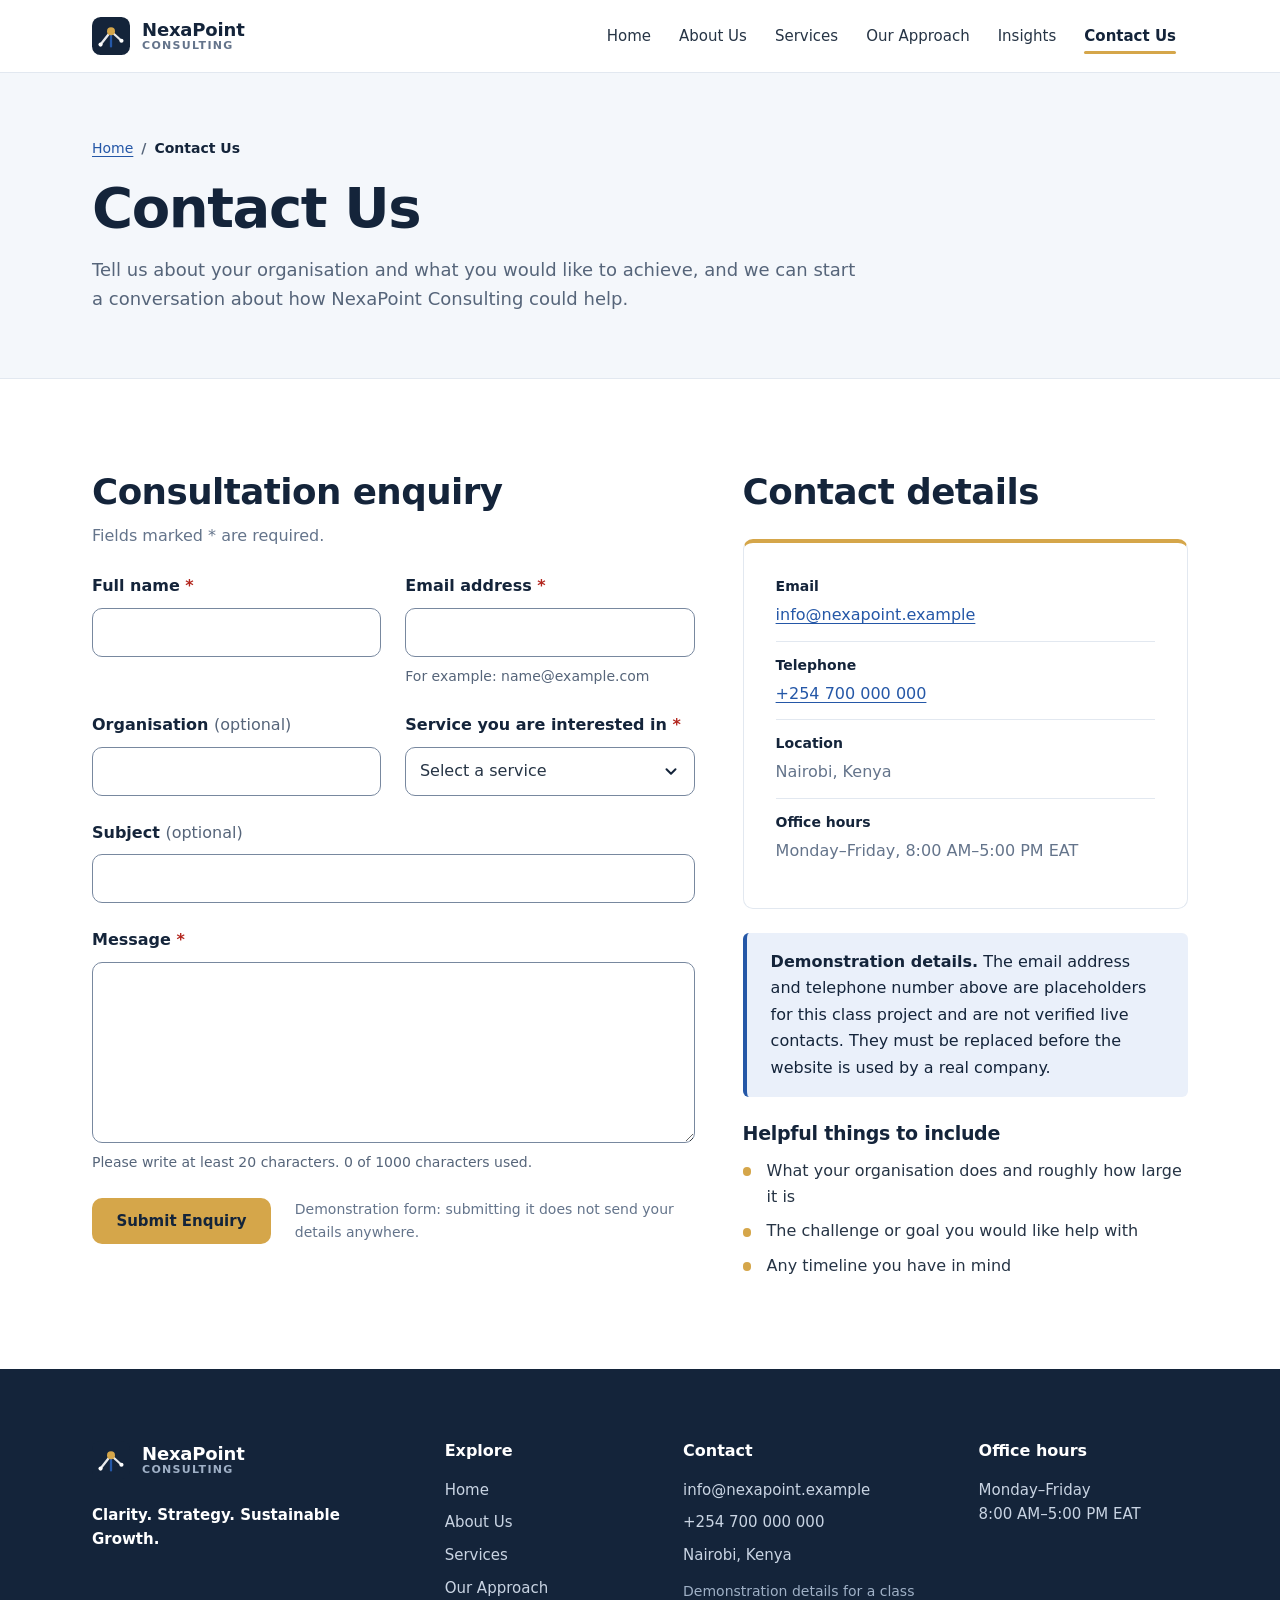
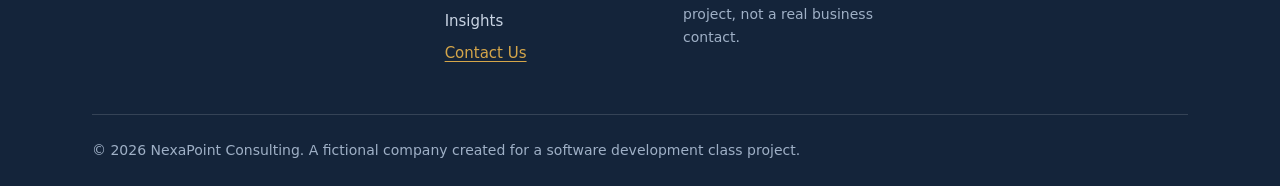
==== commit fa26a828: "Remove Demonstration message" ====
--- a/contact.html
+++ b/contact.html
@@ -60,7 +60,7 @@
       </div>
     </section>
 
-    <!-- ===== NOTE: THIS IS A DEMONSTRATION ===== -->
+    <!-- ===== NOTE: THIS IS A DEMONSTRATION ===== 
     <section class="section section--tight" aria-labelledby="note-heading">
       <div class="container">
         <div class="notice notice--gold">
@@ -73,6 +73,7 @@
         </div>
       </div>
     </section>
+    -- >
 
     <!-- ===== ENQUIRY FORM AND CONTACT DETAILS ===== -->
     <section class="section" aria-labelledby="form-heading">
